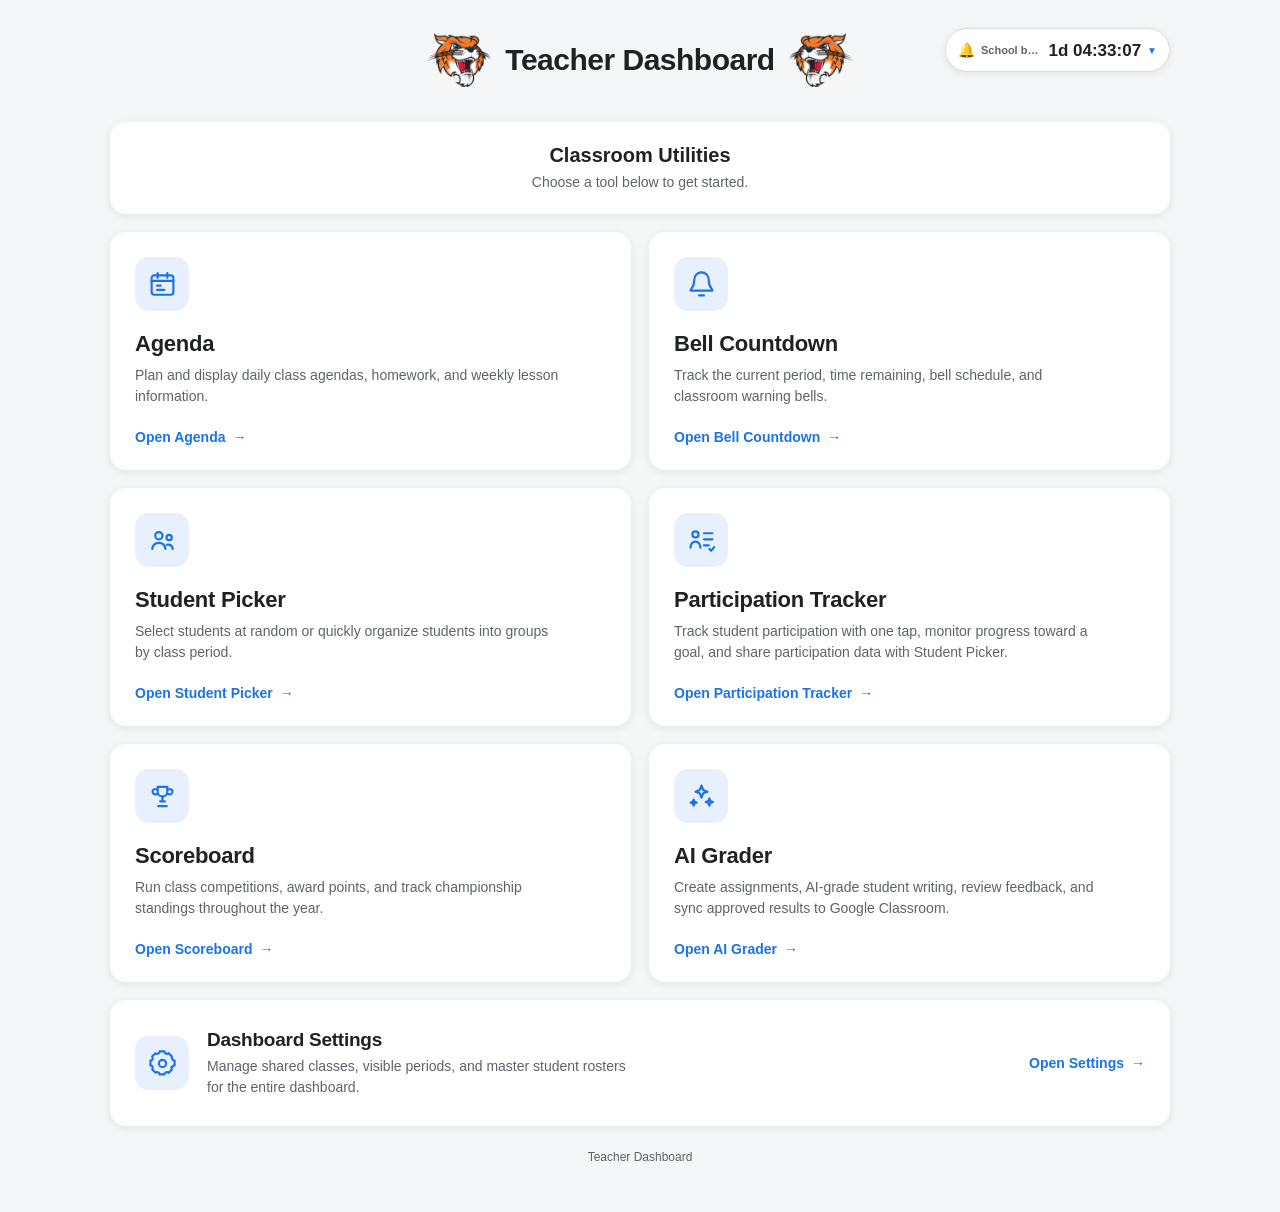
==== index.html @ 65c3fa99 "Initial commit" ====
<!DOCTYPE html>
<html lang="en">
<head>
  <meta charset="UTF-8" />
  <meta name="viewport" content="width=device-width, initial-scale=1.0" />
  <title>Teacher Dashboard</title>
  <link rel="icon" type="image/png" href="bjh-logo.png">

  <style>
    :root {
      --bg: #f4f6f8;
      --card: #ffffff;
      --text: #202124;
      --muted: #5f6368;
      --border: #dadce0;
      --blue: #1a73e8;
      --blue-light: #e8f0fe;
      --green: #188038;
      --shadow: 0 2px 8px rgba(0,0,0,.08);
      --shadow-hover: 0 8px 24px rgba(0,0,0,.12);
      --radius: 16px;
    }

    * {
      box-sizing: border-box;
    }

    html {
      min-height: 100%;
    }

    body {
      margin: 0;
      min-height: 100vh;
      background: var(--bg);
      color: var(--text);
      font-family: Arial, Helvetica, sans-serif;
    }

    a {
      color: inherit;
      text-decoration: none;
    }

    .app {
      position: relative;
      max-width: 1100px;
      margin: 0 auto;
      padding: 28px 20px 48px;
    }

    /* HEADER */
    .app-header {
      display: flex;
      align-items: center;
      justify-content: center;
      gap: 14px;
      margin-bottom: 30px;
      white-space: nowrap;
    }

    .app-header h1 {
      margin: 0;
      font-size: 30px;
      font-weight: 700;
      letter-spacing: -.5px;
    }

    .bjh-logo {
      width: 64px;
      height: 64px;
      object-fit: contain;
    }

    .bjh-logo.right {
      transform: scaleX(-1);
    }

    /* INTRO */
    .welcome-card {
      background: var(--card);
      border-radius: var(--radius);
      box-shadow: var(--shadow);
      padding: 22px 24px;
      margin-bottom: 18px;
      text-align: center;
    }

    .welcome-title {
      font-size: 20px;
      font-weight: 700;
      margin-bottom: 5px;
    }

    .welcome-text {
      color: var(--muted);
      font-size: 14px;
      line-height: 1.45;
    }

    /* UTILITY GRID */
    .utility-grid {
      display: grid;
      grid-template-columns: repeat(2, minmax(0, 1fr));
      gap: 18px;
    }

    .utility-card {
      position: relative;
      display: flex;
      flex-direction: column;
      min-height: 230px;
      overflow: hidden;
      background: var(--card);
      border: 1px solid transparent;
      border-radius: var(--radius);
      box-shadow: var(--shadow);
      padding: 24px;
      transition:
        transform .16s ease,
        box-shadow .16s ease,
        border-color .16s ease;
    }

    .utility-card:hover {
      transform: translateY(-3px);
      box-shadow: var(--shadow-hover);
      border-color: #cbd8ee;
    }

    .utility-card:focus-visible {
      outline: 3px solid rgba(26,115,232,.25);
      outline-offset: 3px;
    }

    .utility-icon {
      width: 54px;
      height: 54px;
      display: grid;
      place-items: center;
      margin-bottom: 20px;
      border-radius: 14px;
      background: var(--blue-light);
      color: var(--blue);
    }

    .utility-icon svg {
      width: 29px;
      height: 29px;
      stroke: currentColor;
    }

    .utility-title {
      margin: 0 0 8px;
      font-size: 22px;
      font-weight: 700;
      letter-spacing: -.25px;
    }

    .utility-description {
      margin: 0;
      color: var(--muted);
      font-size: 14px;
      line-height: 1.5;
      max-width: 430px;
    }

    .open-row {
      display: flex;
      align-items: center;
      gap: 7px;
      margin-top: auto;
      padding-top: 22px;
      color: var(--blue);
      font-size: 14px;
      font-weight: 700;
    }

    .open-arrow {
      display: inline-block;
      transition: transform .16s ease;
    }

    .utility-card:hover .open-arrow,
    .settings-card:hover .open-arrow {
      transform: translateX(4px);
    }

    /* SHARED DASHBOARD SETTINGS */
    .settings-card {
      grid-column: 1 / -1;
      display: flex;
      align-items: center;
      gap: 18px;
      min-height: 126px;
      background: var(--card);
      border: 1px solid transparent;
      border-radius: var(--radius);
      box-shadow: var(--shadow);
      padding: 22px 24px;
      transition:
        transform .16s ease,
        box-shadow .16s ease,
        border-color .16s ease;
    }

    .settings-card:hover {
      transform: translateY(-2px);
      box-shadow: var(--shadow-hover);
      border-color: #cbd8ee;
    }

    .settings-card:focus-visible {
      outline: 3px solid rgba(26,115,232,.25);
      outline-offset: 3px;
    }

    .settings-card .utility-icon {
      margin: 0;
      flex: 0 0 auto;
    }

    .settings-copy {
      min-width: 0;
      flex: 1;
    }

    .settings-copy .utility-title {
      font-size: 19px;
      margin-bottom: 5px;
    }

    .settings-open {
      flex: 0 0 auto;
      color: var(--blue);
      font-size: 14px;
      font-weight: 700;
      display: flex;
      align-items: center;
      gap: 7px;
      white-space: nowrap;
    }

    .dashboard-bell-corner {
      position: absolute;
      top: 28px;
      right: 20px;
      z-index: 40;
    }

    /* FOOTER */
    .dashboard-footer {
      margin-top: 24px;
      text-align: center;
      color: var(--muted);
      font-size: 12px;
    }

    /* RESPONSIVE */
    @media (max-width: 900px) {
      .dashboard-bell-corner {
        position: static;
        display: flex;
        justify-content: center;
        margin: -12px 0 18px;
      }
    }

    @media (max-width: 700px) {
      .app {
        padding: 20px 14px 36px;
      }

      .app-header {
        gap: 8px;
        margin-bottom: 20px;
      }

      .app-header h1 {
        font-size: 23px;
      }

      .bjh-logo {
        width: 46px;
        height: 46px;
      }

      .welcome-card {
        padding: 18px;
      }

      .utility-grid {
        grid-template-columns: 1fr;
        gap: 14px;
      }

      .utility-card {
        min-height: 205px;
        padding: 20px;
      }

      .settings-card {
        grid-column: auto;
        align-items: flex-start;
        min-height: 0;
        padding: 20px;
      }

      .settings-open {
        margin-left: auto;
      }
    }

    @media (max-width: 520px) {
      .settings-card {
        flex-wrap: wrap;
      }

      .settings-copy {
        flex-basis: calc(100% - 72px);
      }

      .settings-open {
        width: 100%;
        margin-left: 72px;
      }
    }

    @media (max-width: 410px) {
      .app-header h1 {
        font-size: 21px;
      }

      .bjh-logo {
        width: 42px;
        height: 42px;
      }
    }

    @media (prefers-reduced-motion: reduce) {
      .utility-card,
      .settings-card,
      .open-arrow {
        transition: none;
      }
    }
  </style>
</head>

<body>
  <main class="app">

    <header class="app-header">
      <img src="bjh-logo.png" class="bjh-logo" alt="BJH Bobcat">
      <h1>Teacher Dashboard</h1>
      <img src="bjh-logo.png" class="bjh-logo right" alt="BJH Bobcat">
    </header>

    <div class="dashboard-bell-corner">
      <div data-bell-mini data-bell-compact></div>
    </div>

    <section class="welcome-card">
      <div class="welcome-title">Classroom Utilities</div>
      <div class="welcome-text">
        Choose a tool below to get started.
      </div>
    </section>

    <section class="utility-grid" aria-label="Teacher Dashboard utilities">

      <!-- AGENDA -->
      <a class="utility-card" href="agenda.html">
        <div class="utility-icon" aria-hidden="true">
          <svg viewBox="0 0 24 24" fill="none" stroke-width="1.8" stroke-linecap="round" stroke-linejoin="round">
            <rect x="3" y="4.5" width="18" height="16" rx="2"></rect>
            <path d="M8 2.5v4M16 2.5v4M3 9h18"></path>
            <path d="M7.5 13h3M7.5 16.5h6"></path>
          </svg>
        </div>
        <h2 class="utility-title">Agenda</h2>
        <p class="utility-description">
          Plan and display daily class agendas, homework, and weekly lesson information.
        </p>
        <div class="open-row">
          Open Agenda <span class="open-arrow">→</span>
        </div>
      </a>

      <!-- BELL COUNTDOWN -->
      <a class="utility-card" href="bell-countdown.html">
        <div class="utility-icon" aria-hidden="true">
          <svg viewBox="0 0 24 24" fill="none" stroke-width="1.8" stroke-linecap="round" stroke-linejoin="round">
            <path d="M18 8a6 6 0 0 0-12 0c0 7-3 7-3 9h18c0-2-3-2-3-9"></path>
            <path d="M10 21h4"></path>
          </svg>
        </div>
        <h2 class="utility-title">Bell Countdown</h2>
        <p class="utility-description">
          Track the current period, time remaining, bell schedule, and classroom warning bells.
        </p>
        <div class="open-row">
          Open Bell Countdown <span class="open-arrow">→</span>
        </div>
      </a>

      <!-- STUDENT PICKER -->
      <a class="utility-card" href="student-picker.html">
        <div class="utility-icon" aria-hidden="true">
          <svg viewBox="0 0 24 24" fill="none" stroke-width="1.8" stroke-linecap="round" stroke-linejoin="round">
            <circle cx="9" cy="8" r="3"></circle>
            <path d="M3.5 19c.5-3.2 2.4-5 5.5-5s5 1.8 5.5 5"></path>
            <circle cx="17.5" cy="9.5" r="2.2"></circle>
            <path d="M15.5 15.5c2.8-.4 4.6.7 5 3.5"></path>
          </svg>
        </div>
        <h2 class="utility-title">Student Picker</h2>
        <p class="utility-description">
          Select students at random or quickly organize students into groups by class period.
        </p>
        <div class="open-row">
          Open Student Picker <span class="open-arrow">→</span>
        </div>
      </a>

      <!-- PARTICIPATION TRACKER -->
      <a class="utility-card" href="participation-tracker.html">
        <div class="utility-icon" aria-hidden="true">
          <svg viewBox="0 0 24 24" fill="none" stroke-width="1.8" stroke-linecap="round" stroke-linejoin="round">
            <circle cx="7" cy="7" r="2.5"></circle>
            <path d="M2.8 18c.4-3.2 1.9-5 4.2-5s3.8 1.8 4.2 5"></path>
            <path d="M14 6h7M14 11h7M14 16h4"></path>
            <path d="m18.5 19 1.5 1.5 2.5-3"></path>
          </svg>
        </div>
        <h2 class="utility-title">Participation Tracker</h2>
        <p class="utility-description">
          Track student participation with one tap, monitor progress toward a goal, and share participation data with Student Picker.
        </p>
        <div class="open-row">
          Open Participation Tracker <span class="open-arrow">→</span>
        </div>
      </a>

      <!-- SCOREBOARD -->
      <a class="utility-card" href="scoreboard.html">
        <div class="utility-icon" aria-hidden="true">
          <svg viewBox="0 0 24 24" fill="none" stroke-width="1.8" stroke-linecap="round" stroke-linejoin="round">
            <path d="M8 4h8v4a4 4 0 0 1-8 0V4Z"></path>
            <path d="M8 6H5a2 2 0 0 0 2 4h1M16 6h3a2 2 0 0 1-2 4h-1"></path>
            <path d="M12 12v4M8.5 20h7M10 16h4"></path>
          </svg>
        </div>
        <h2 class="utility-title">Scoreboard</h2>
        <p class="utility-description">
          Run class competitions, award points, and track championship standings throughout the year.
        </p>
        <div class="open-row">
          Open Scoreboard <span class="open-arrow">→</span>
        </div>
      </a>

      <!-- AI GRADER -->
      <a
        class="utility-card"
        href="https://script.google.com/macros/s/AKfycbxYdcqElFJbk7qof2BwZX3p0QrNVy7Dx1pWRfES2apFvcAAca4oQTJxEVAGQSTuIk2A/exec"
        target="_blank"
        rel="noopener noreferrer"
      >
        <div class="utility-icon" aria-hidden="true">
          <svg viewBox="0 0 24 24" fill="none" stroke-width="1.8" stroke-linecap="round" stroke-linejoin="round">
            <path d="M12 3l1.4 3.6L17 8l-3.6 1.4L12 13l-1.4-3.6L7 8l3.6-1.4L12 3Z"></path>
            <path d="M18.5 13.5l.8 2.2 2.2.8-2.2.8-.8 2.2-.8-2.2-2.2-.8 2.2-.8.8-2.2Z"></path>
            <path d="M5.5 14.5l.7 1.8 1.8.7-1.8.7-.7 1.8-.7-1.8L3 17l1.8-.7.7-1.8Z"></path>
          </svg>
        </div>
        <h2 class="utility-title">AI Grader</h2>
        <p class="utility-description">
          Create assignments, AI-grade student writing, review feedback, and sync approved results to Google Classroom.
        </p>
        <div class="open-row">
          Open AI Grader <span class="open-arrow">→</span>
        </div>
      </a>

      <!-- DASHBOARD SETTINGS -->
      <a class="settings-card" href="settings.html">
        <div class="utility-icon" aria-hidden="true">
          <svg viewBox="0 0 24 24" fill="none" stroke-width="1.8" stroke-linecap="round" stroke-linejoin="round">
            <circle cx="12" cy="12" r="3"></circle>
            <path d="M19.4 15a1.7 1.7 0 0 0 .34 1.88l.06.06-2.83 2.83-.06-.06A1.7 1.7 0 0 0 15 19.4a1.7 1.7 0 0 0-1 .6 1.7 1.7 0 0 0-.4 1.1V21H9.6v-.1a1.7 1.7 0 0 0-.4-1.1 1.7 1.7 0 0 0-1-.6 1.7 1.7 0 0 0-1.88.34l-.06.06-2.83-2.83.06-.06A1.7 1.7 0 0 0 3.8 15a1.7 1.7 0 0 0-.6-1 1.7 1.7 0 0 0-1.1-.4H2V9.6h.1a1.7 1.7 0 0 0 1.1-.4 1.7 1.7 0 0 0 .6-1 1.7 1.7 0 0 0-.34-1.88l-.06-.06 2.83-2.83.06.06A1.7 1.7 0 0 0 8.2 3.8a1.7 1.7 0 0 0 1-.6 1.7 1.7 0 0 0 .4-1.1V2h4v.1a1.7 1.7 0 0 0 .4 1.1 1.7 1.7 0 0 0 1 .6 1.7 1.7 0 0 0 1.88-.34l.06-.06 2.83 2.83-.06.06A1.7 1.7 0 0 0 20.2 8.2a1.7 1.7 0 0 0 .6 1 1.7 1.7 0 0 0 1.1.4h.1v4h-.1a1.7 1.7 0 0 0-1.1.4 1.7 1.7 0 0 0-.6 1Z"></path>
          </svg>
        </div>

        <div class="settings-copy">
          <h2 class="utility-title">Dashboard Settings</h2>
          <p class="utility-description">
            Manage shared classes, visible periods, and master student rosters for the entire dashboard.
          </p>
        </div>

        <div class="settings-open">
          Open Settings <span class="open-arrow">→</span>
        </div>
      </a>

    </section>

    <footer class="dashboard-footer">
      Teacher Dashboard
    </footer>

  </main>
  <script src="shared/dashboard-data.js"></script>
  <script src="shared/bell-service.js"></script>
</body>
</html>
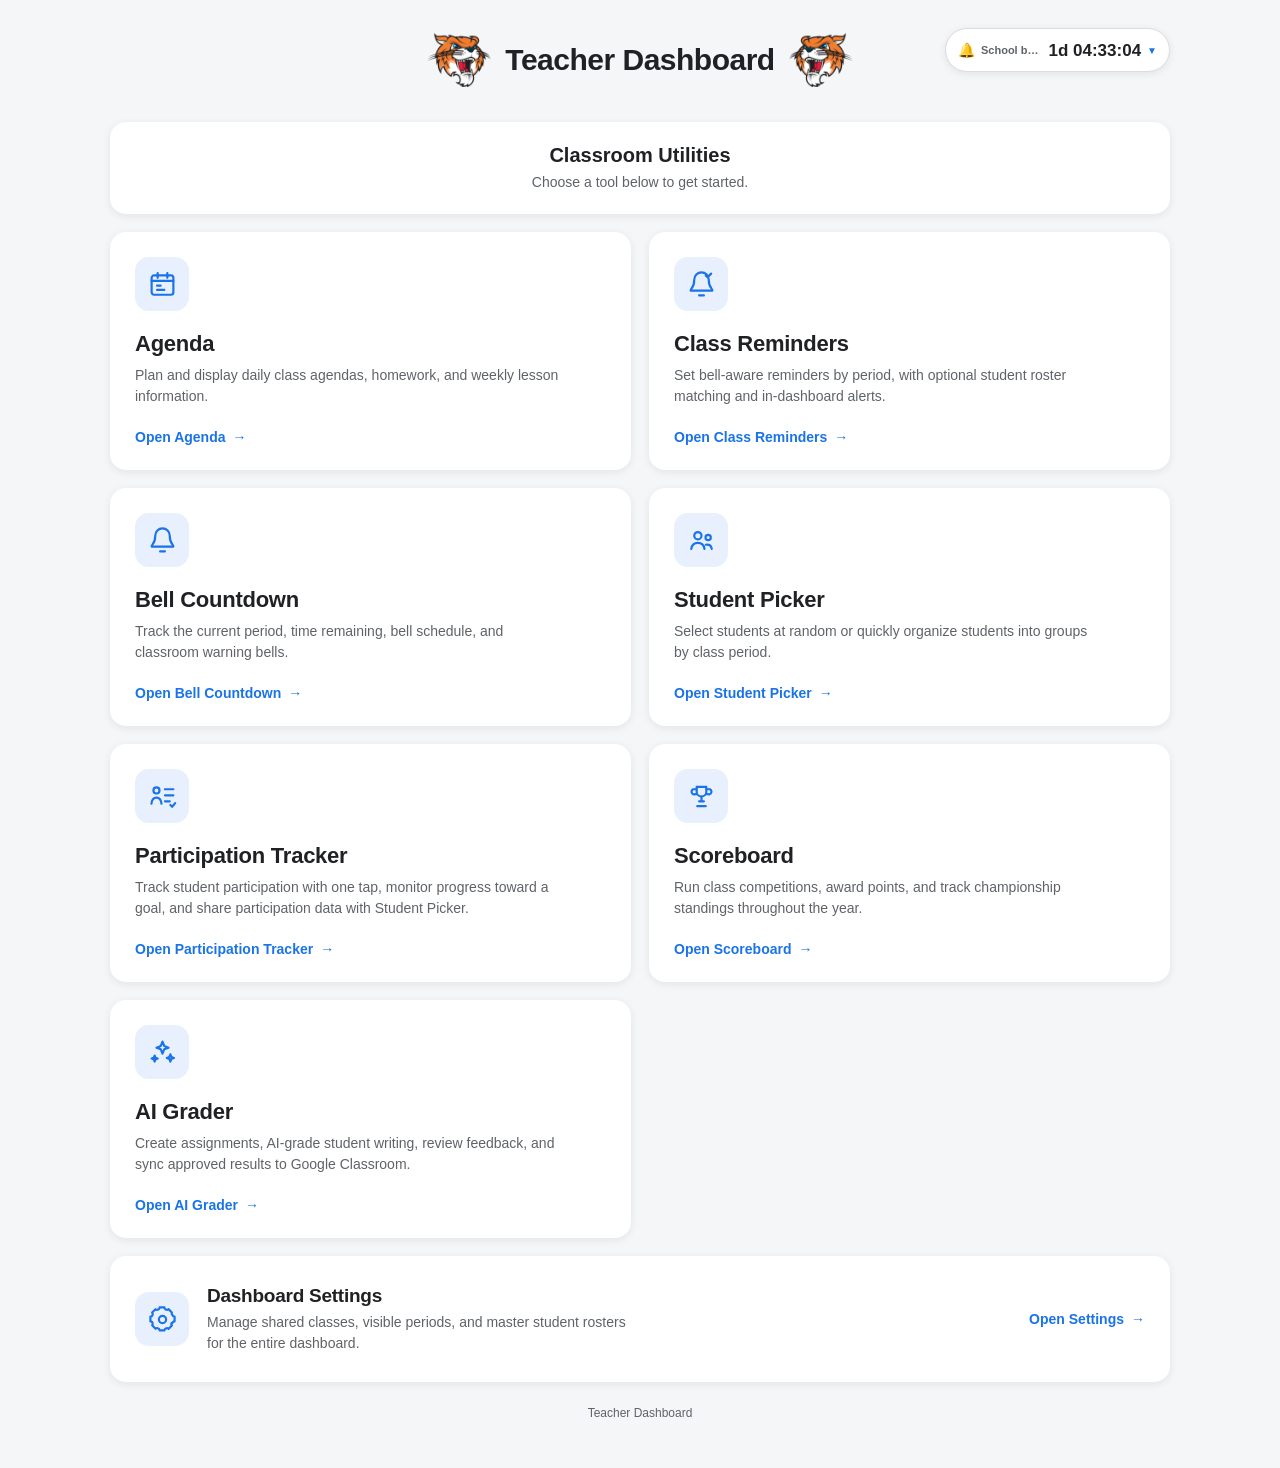
==== commit 841cac87: "Add files via upload" ====
--- a/index.html
+++ b/index.html
@@ -387,6 +387,24 @@
         </div>
       </a>
 
+      <!-- CLASS REMINDERS -->
+      <a class="utility-card" href="reminders.html">
+        <div class="utility-icon" aria-hidden="true">
+          <svg viewBox="0 0 24 24" fill="none" stroke-width="1.8" stroke-linecap="round" stroke-linejoin="round">
+            <path d="M18 8a6 6 0 0 0-12 0c0 7-3 7-3 9h18c0-2-3-2-3-9"></path>
+            <path d="M10 21h4"></path>
+            <path d="m15.5 4.5 1.5 1.5 3-3"></path>
+          </svg>
+        </div>
+        <h2 class="utility-title">Class Reminders</h2>
+        <p class="utility-description">
+          Set bell-aware reminders by period, with optional student roster matching and in-dashboard alerts.
+        </p>
+        <div class="open-row">
+          Open Class Reminders <span class="open-arrow">→</span>
+        </div>
+      </a>
+
       <!-- BELL COUNTDOWN -->
       <a class="utility-card" href="bell-countdown.html">
         <div class="utility-icon" aria-hidden="true">
@@ -513,5 +531,6 @@
   </main>
   <script src="shared/dashboard-data.js"></script>
   <script src="shared/bell-service.js"></script>
+  <script src="shared/reminder-service.js"></script>
 </body>
 </html>
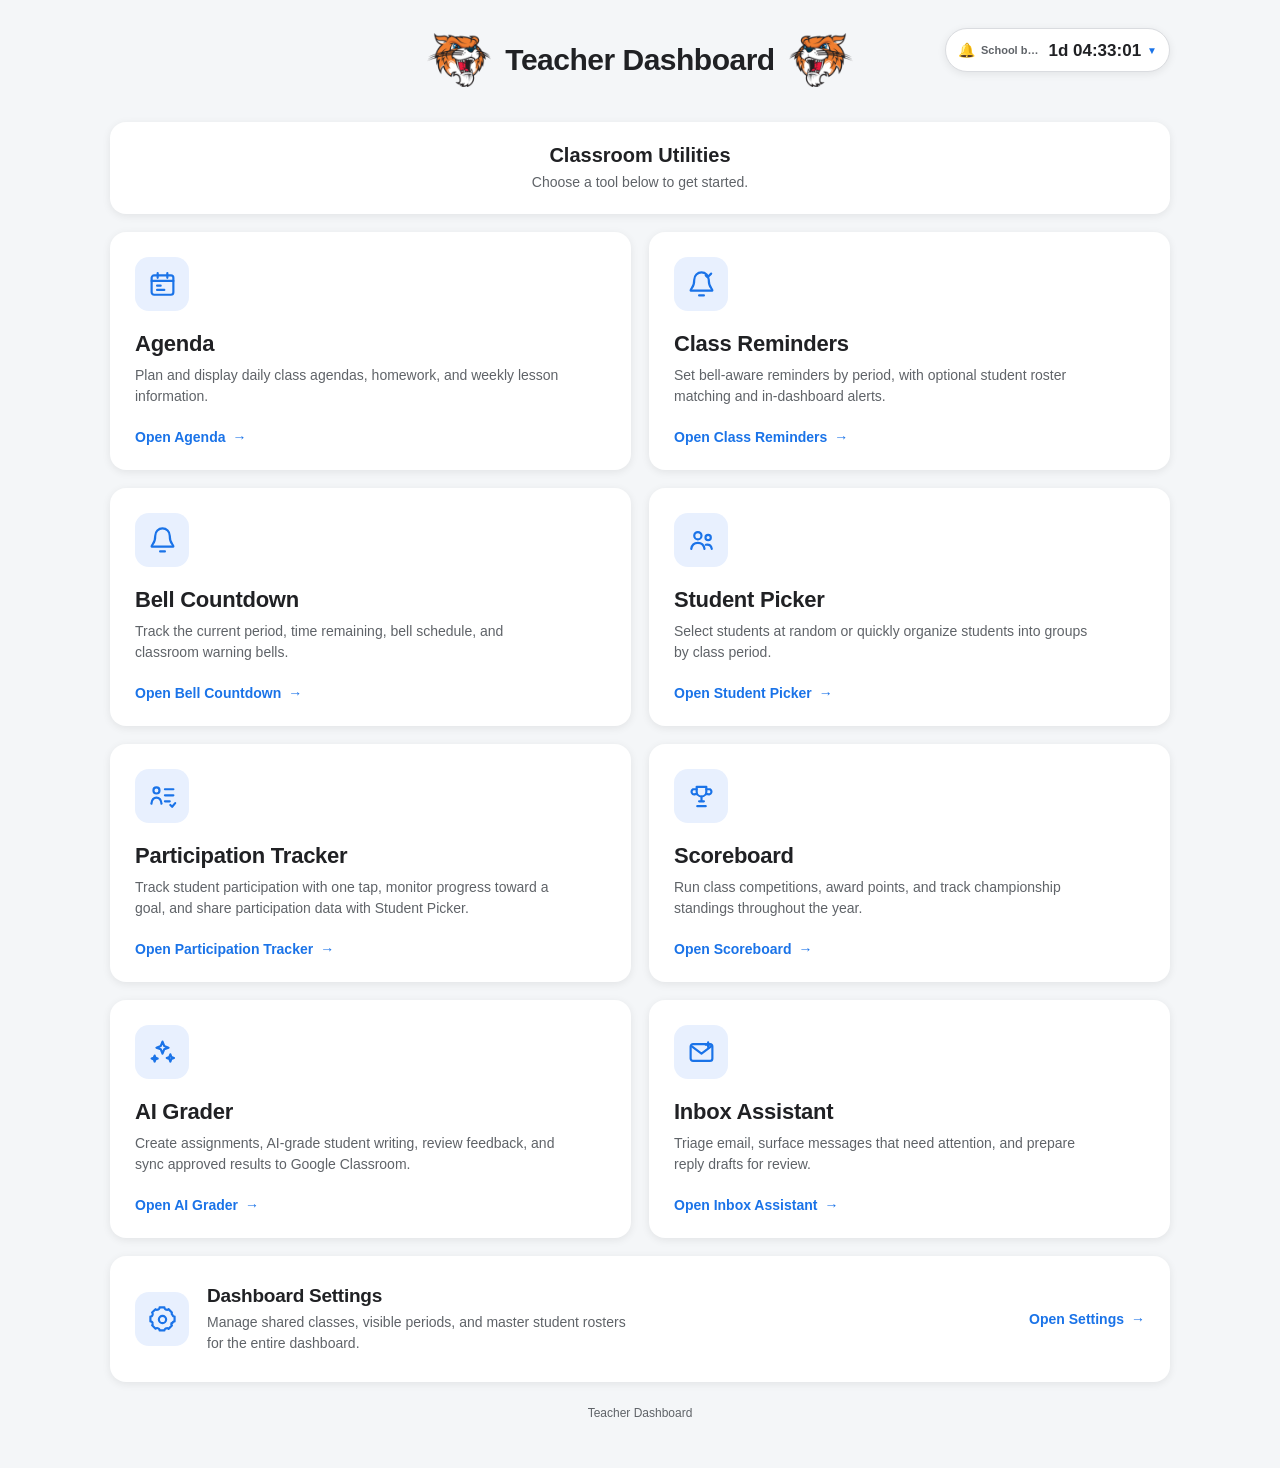
==== commit d47e939e: "Update index.html" ====
--- a/index.html
+++ b/index.html
@@ -501,6 +501,27 @@
         </div>
       </a>
 
+      <!-- INBOX ASSISTANT -->
+      <a class="utility-card" href="inbox-assistant.html">
+        <div class="utility-icon" aria-hidden="true">
+          <svg viewBox="0 0 24 24" fill="none" stroke-width="1.8" stroke-linecap="round" stroke-linejoin="round">
+            <rect x="3" y="5" width="18" height="14" rx="2"></rect>
+            <path d="m4 7 8 6 8-6"></path>
+            <path d="M17.5 3.5v4M15.5 5.5h4"></path>
+          </svg>
+        </div>
+
+        <h2 class="utility-title">Inbox Assistant</h2>
+
+        <p class="utility-description">
+          Triage email, surface messages that need attention, and prepare reply drafts for review.
+        </p>
+
+        <div class="open-row">
+          Open Inbox Assistant <span class="open-arrow">→</span>
+        </div>
+      </a>
+
       <!-- DASHBOARD SETTINGS -->
       <a class="settings-card" href="settings.html">
         <div class="utility-icon" aria-hidden="true">
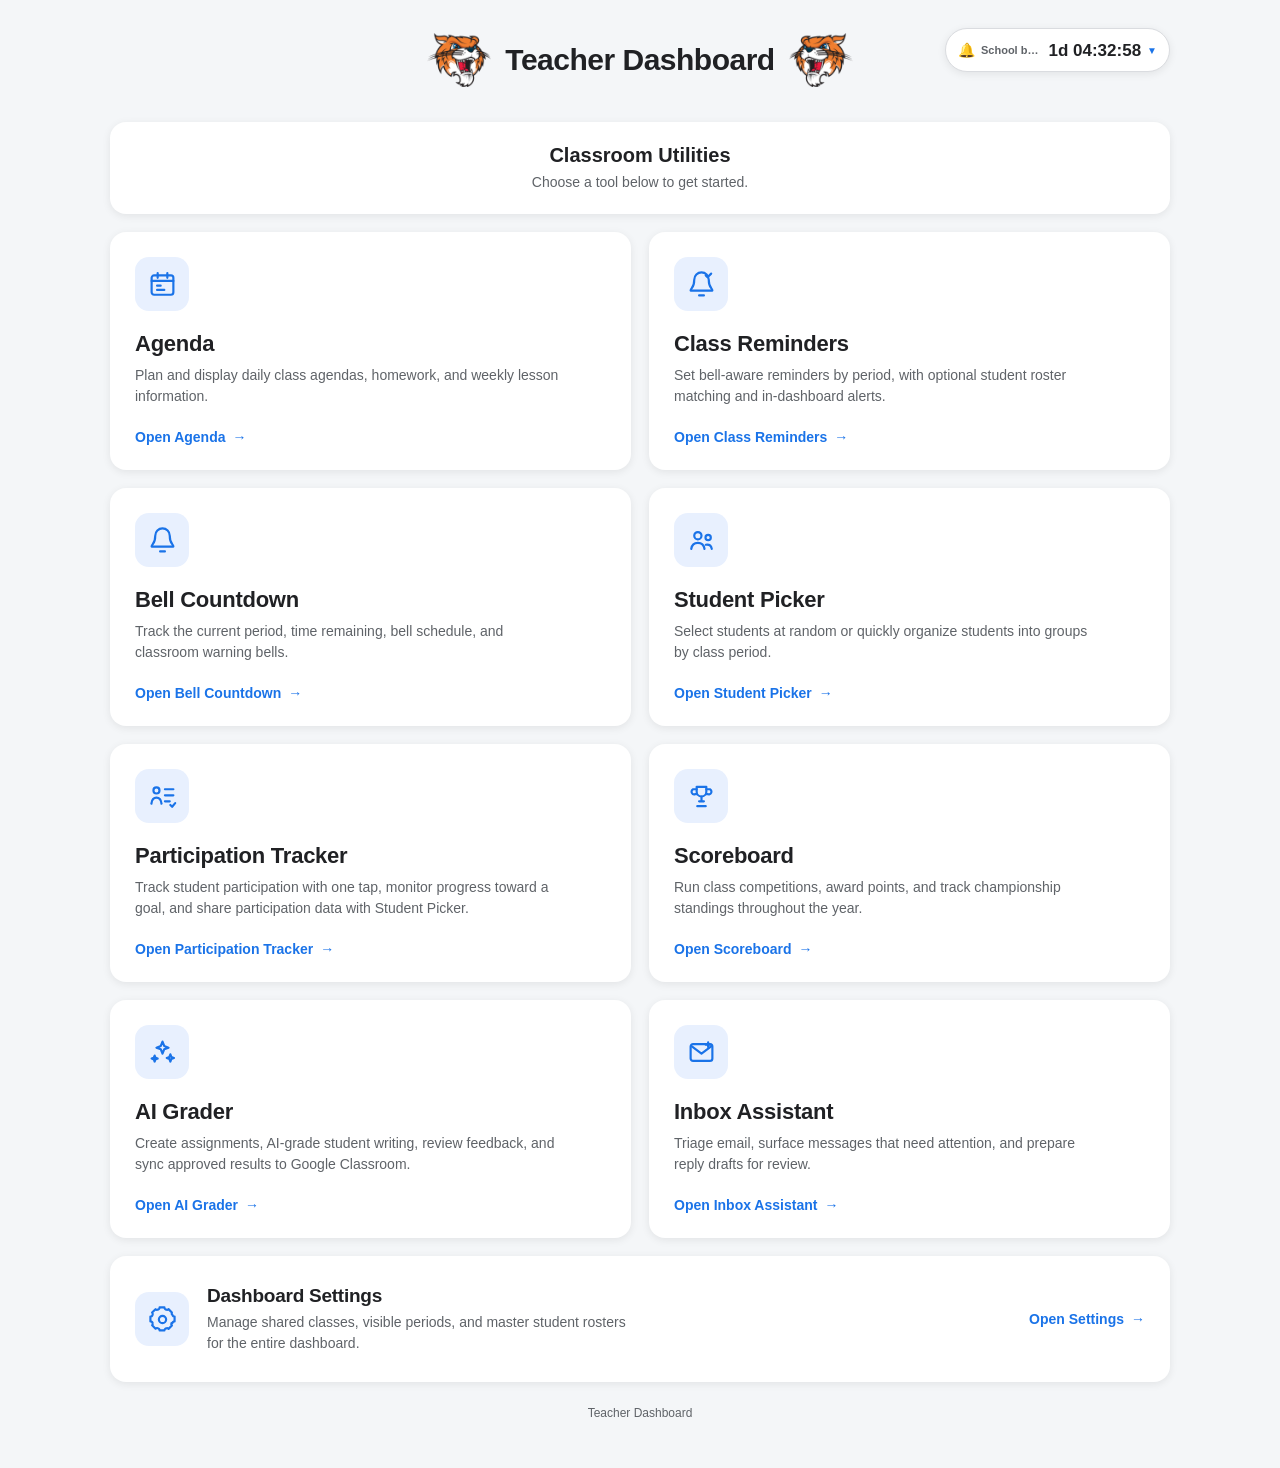
==== commit e835f45e: "Update index.html" ====
--- a/index.html
+++ b/index.html
@@ -479,12 +479,7 @@
       </a>
 
       <!-- AI GRADER -->
-      <a
-        class="utility-card"
-        href="https://script.google.com/macros/s/AKfycbxYdcqElFJbk7qof2BwZX3p0QrNVy7Dx1pWRfES2apFvcAAca4oQTJxEVAGQSTuIk2A/exec"
-        target="_blank"
-        rel="noopener noreferrer"
-      >
+      <a class="utility-card" href="ai-grader.html">
         <div class="utility-icon" aria-hidden="true">
           <svg viewBox="0 0 24 24" fill="none" stroke-width="1.8" stroke-linecap="round" stroke-linejoin="round">
             <path d="M12 3l1.4 3.6L17 8l-3.6 1.4L12 13l-1.4-3.6L7 8l3.6-1.4L12 3Z"></path>
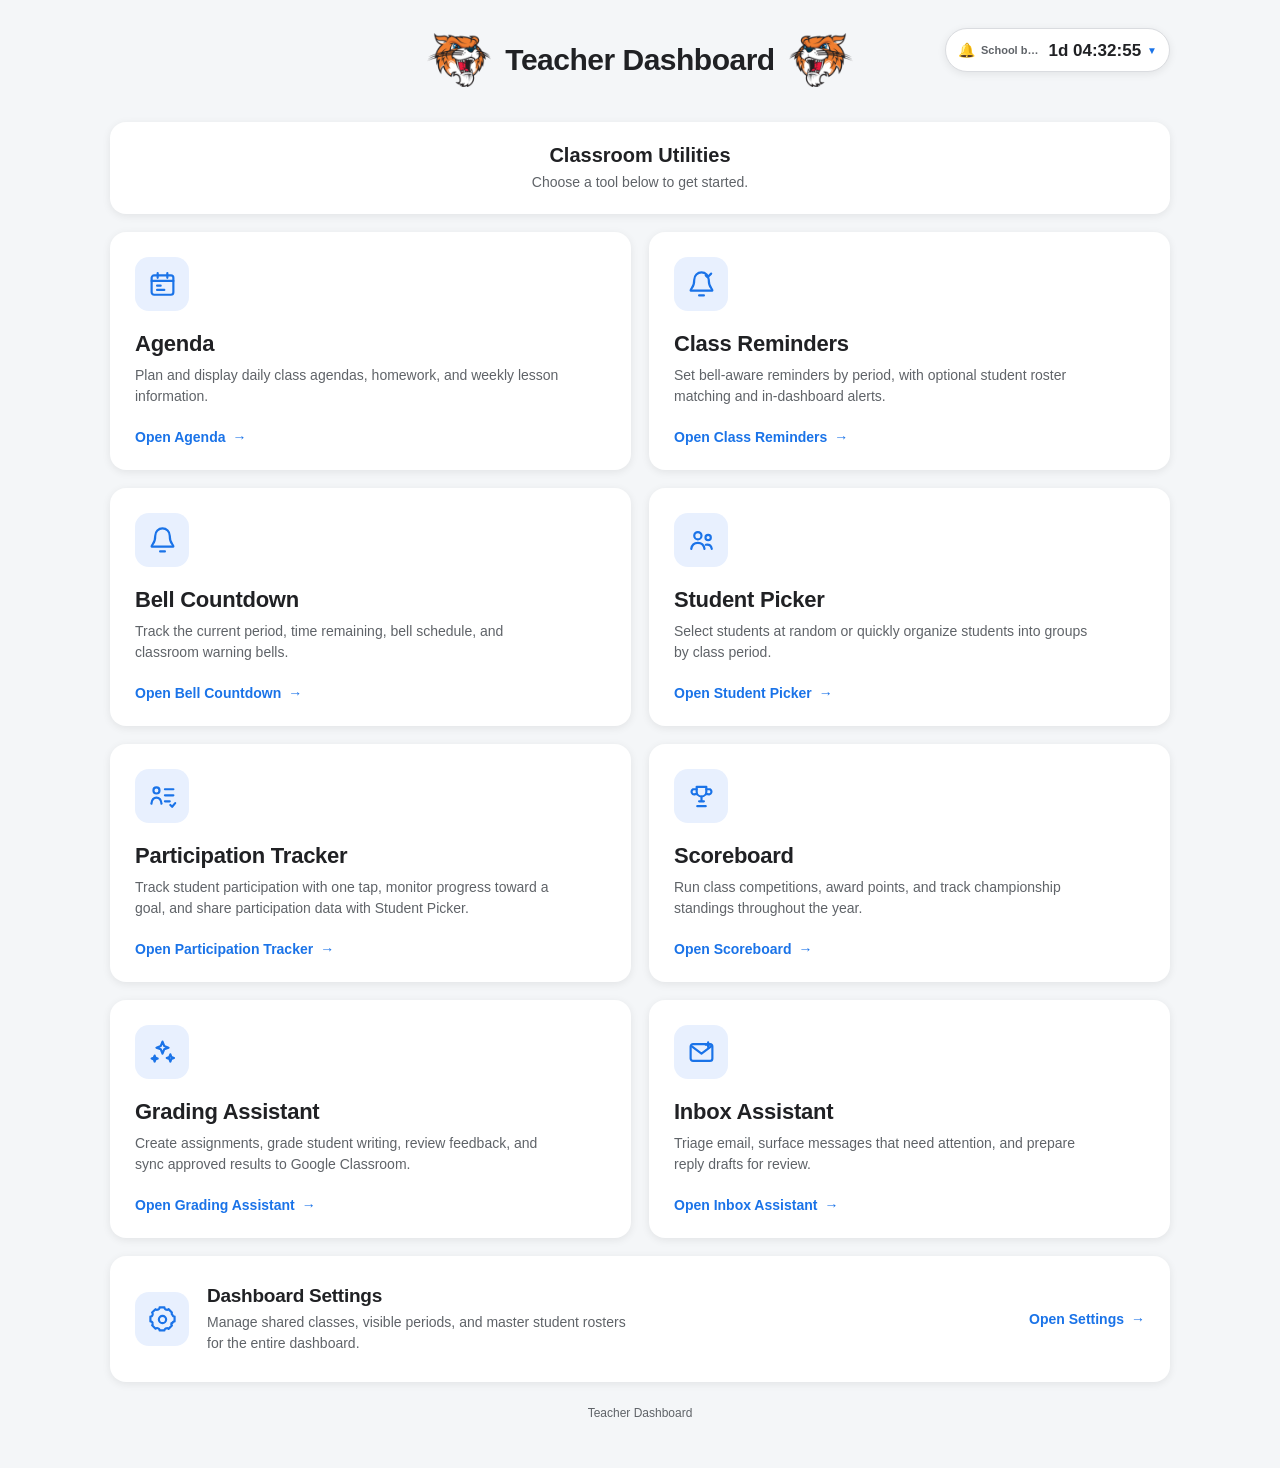
==== commit e8e7ae1e: "Update index.html" ====
--- a/index.html
+++ b/index.html
@@ -487,12 +487,12 @@
             <path d="M5.5 14.5l.7 1.8 1.8.7-1.8.7-.7 1.8-.7-1.8L3 17l1.8-.7.7-1.8Z"></path>
           </svg>
         </div>
-        <h2 class="utility-title">AI Grader</h2>
-        <p class="utility-description">
-          Create assignments, AI-grade student writing, review feedback, and sync approved results to Google Classroom.
-        </p>
-        <div class="open-row">
-          Open AI Grader <span class="open-arrow">→</span>
+        <h2 class="utility-title">Grading Assistant</h2>
+        <p class="utility-description">
+          Create assignments, grade student writing, review feedback, and sync approved results to Google Classroom.
+        </p>
+        <div class="open-row">
+          Open Grading Assistant <span class="open-arrow">→</span>
         </div>
       </a>
 
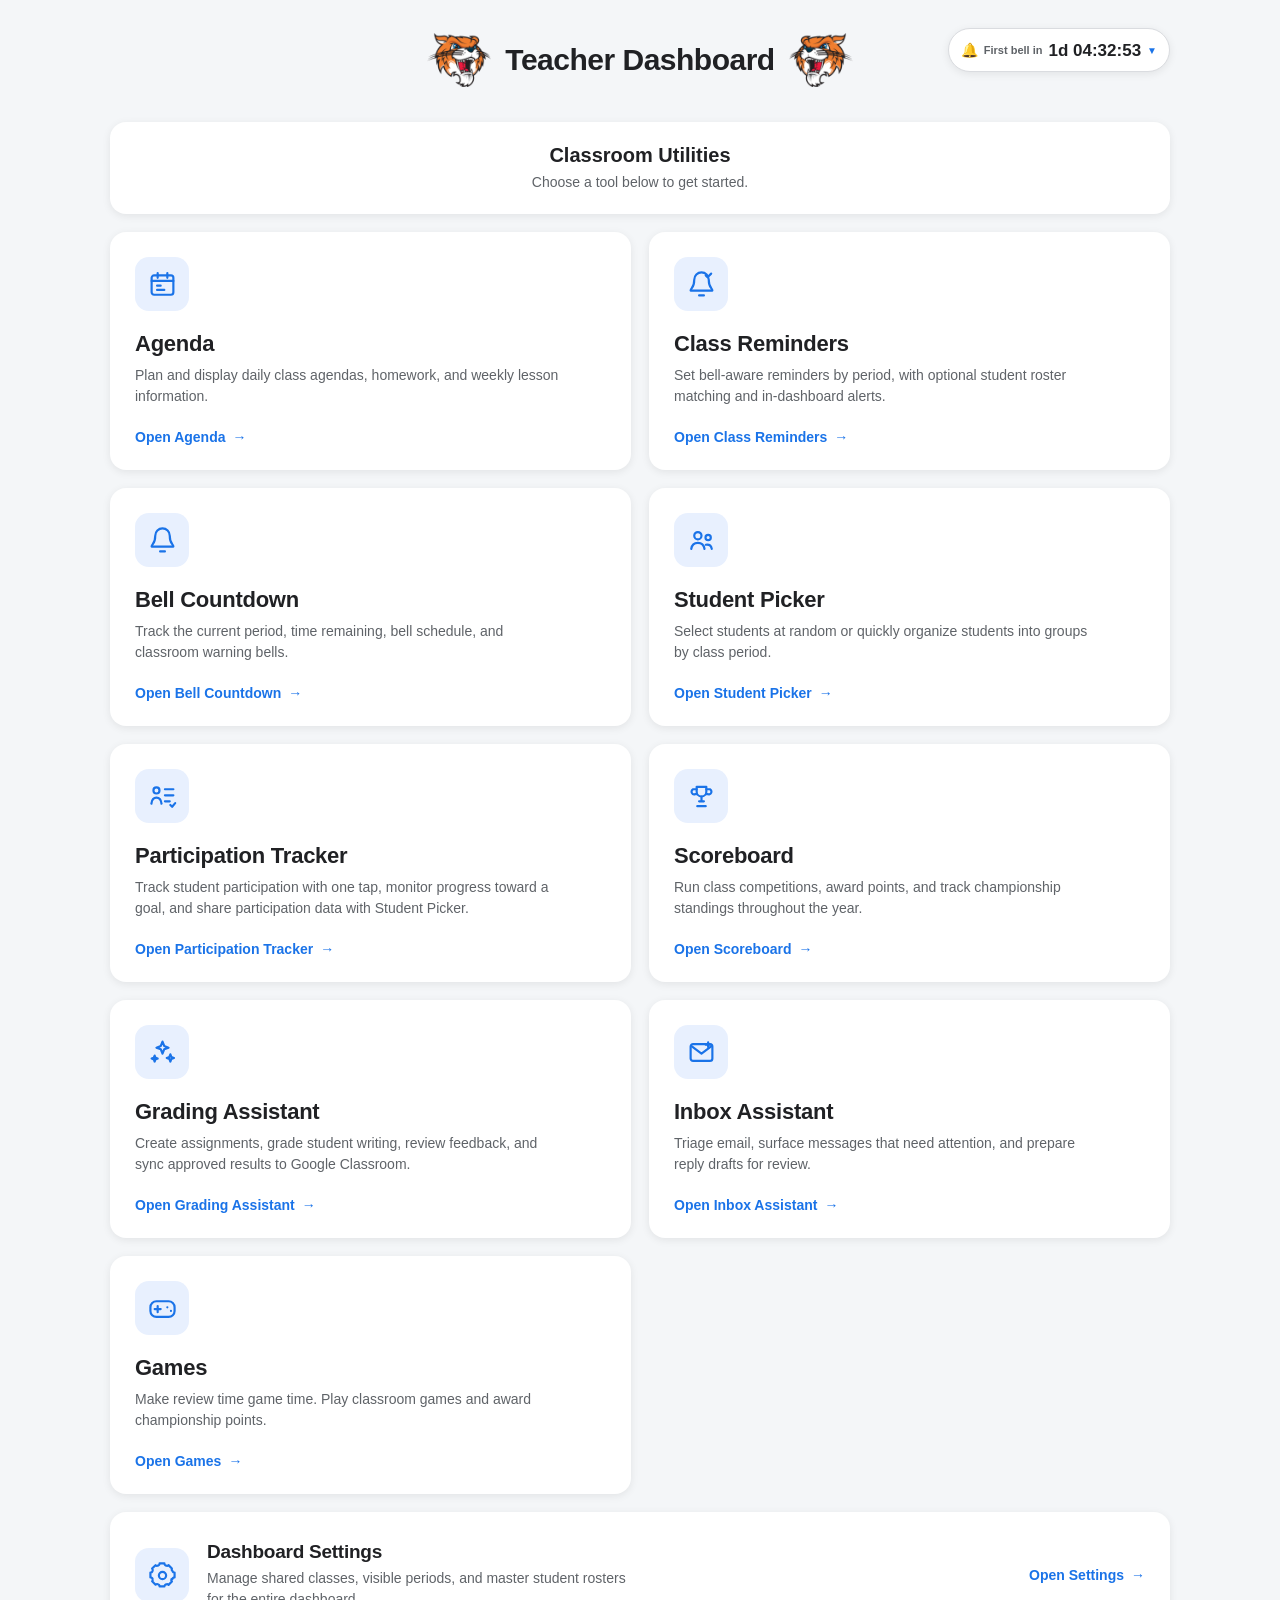
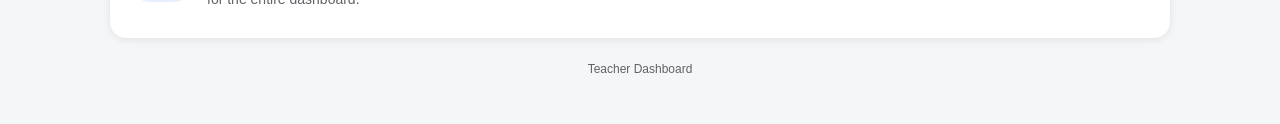
==== commit fbd47e7d: "Add files via upload" ====
--- a/index.html
+++ b/index.html
@@ -517,6 +517,7 @@
         </div>
       </a>
 
+<a class="utility-card" href="games.html"><div class="utility-icon" aria-hidden="true"><svg viewBox="0 0 24 24" fill="none" stroke-width="1.8" stroke-linecap="round" stroke-linejoin="round"><rect x="2" y="6" width="20" height="13" rx="5"/><path d="M8 10v5M5.5 12.5h5M16 11h.01M19 14h.01"/></svg></div><h2 class="utility-title">Games</h2><p class="utility-description">Make review time game time. Play classroom games and award championship points.</p><div class="open-row">Open Games <span class="open-arrow">→</span></div></a>
       <!-- DASHBOARD SETTINGS -->
       <a class="settings-card" href="settings.html">
         <div class="utility-icon" aria-hidden="true">
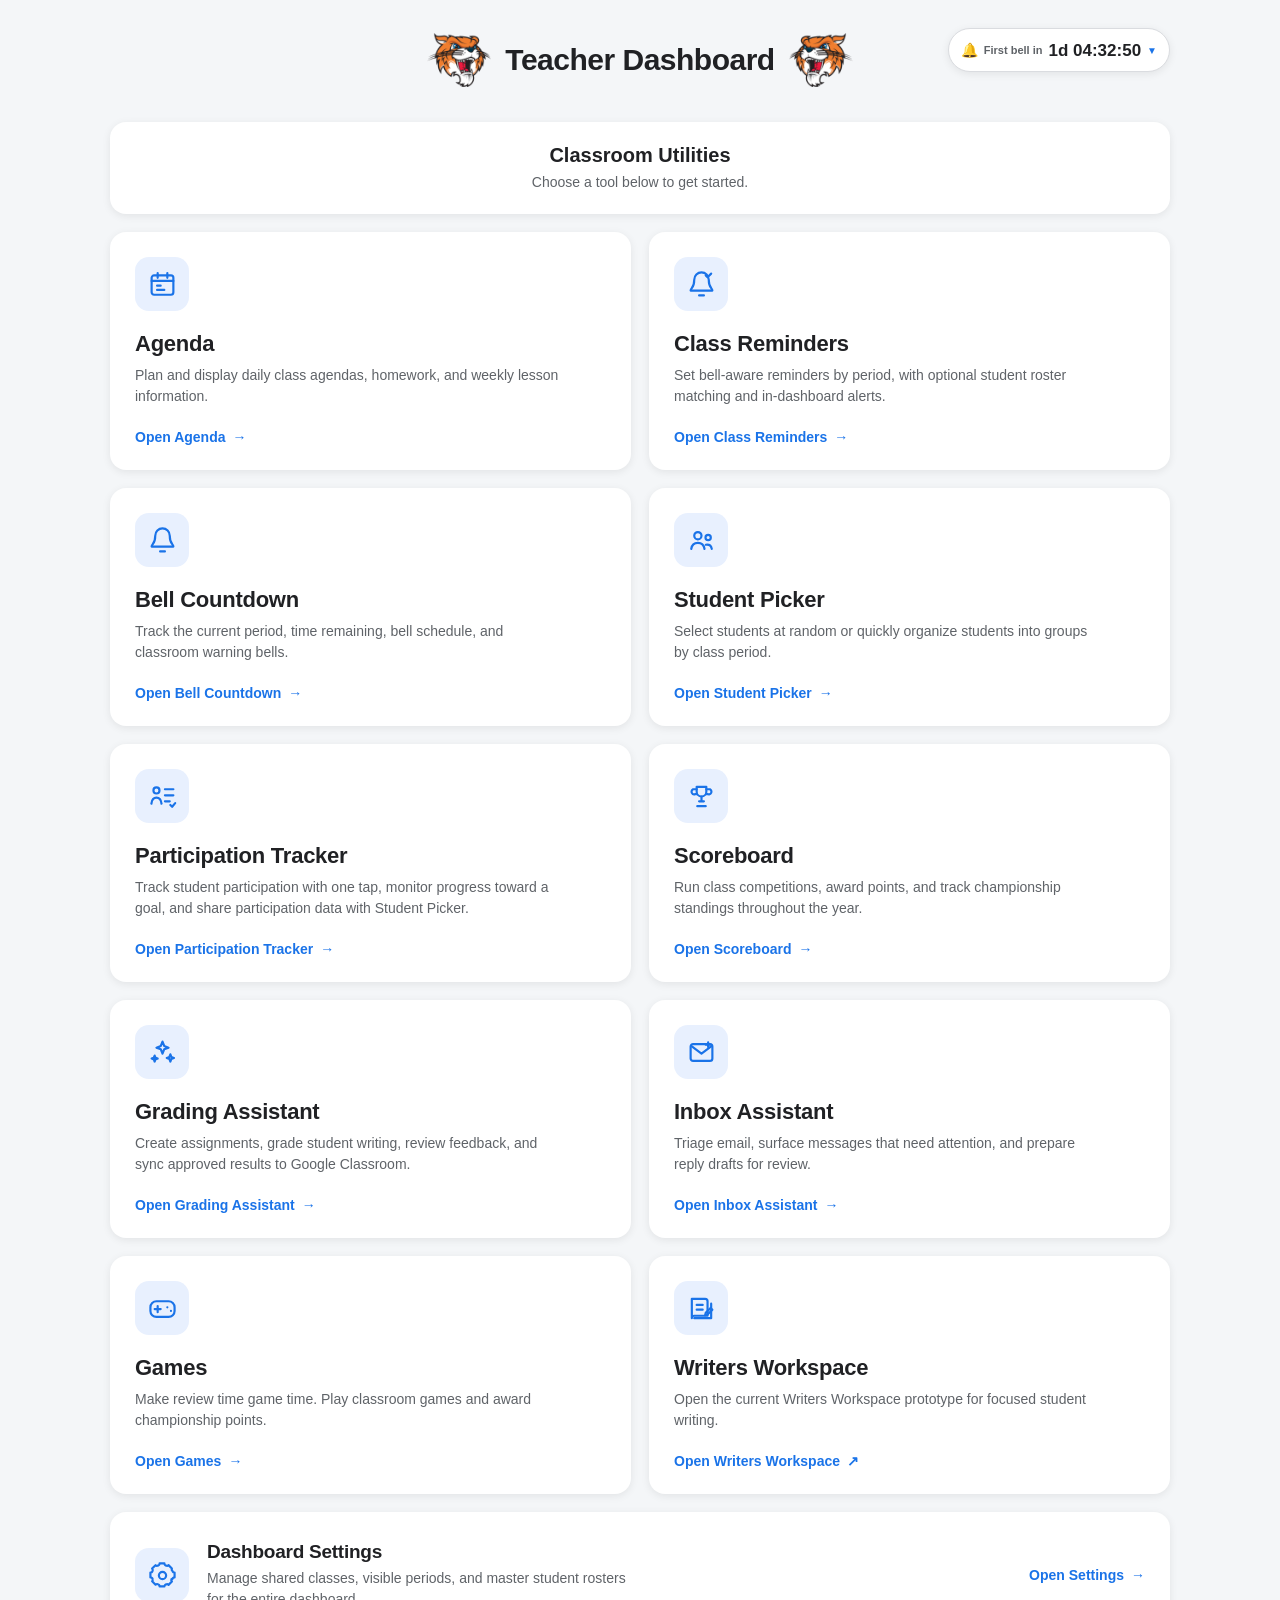
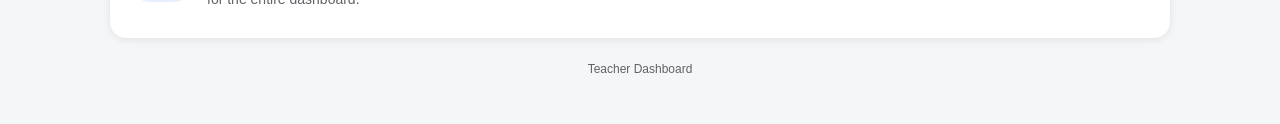
==== commit f6196a1c: "Add files via upload" ====
--- a/index.html
+++ b/index.html
@@ -518,6 +518,21 @@
       </a>
 
 <a class="utility-card" href="games.html"><div class="utility-icon" aria-hidden="true"><svg viewBox="0 0 24 24" fill="none" stroke-width="1.8" stroke-linecap="round" stroke-linejoin="round"><rect x="2" y="6" width="20" height="13" rx="5"/><path d="M8 10v5M5.5 12.5h5M16 11h.01M19 14h.01"/></svg></div><h2 class="utility-title">Games</h2><p class="utility-description">Make review time game time. Play classroom games and award championship points.</p><div class="open-row">Open Games <span class="open-arrow">→</span></div></a>
+
+      <!-- WRITERS WORKSPACE PLACEHOLDER -->
+      <a class="utility-card" href="https://script.google.com/a/macros/bousd.us/s/AKfycbzgrtsmL77tJjM8ShqM-NVHZZDeMntwrEgf6ikO2XxPJh9Pv5qTArxyHeDZl97jwuPKUg/exec" target="_blank" rel="noopener noreferrer">
+        <div class="utility-icon" aria-hidden="true">
+          <svg viewBox="0 0 24 24" fill="none" stroke-width="1.8" stroke-linecap="round" stroke-linejoin="round">
+            <path d="M4 4h11a2 2 0 0 1 2 2v12H6a2 2 0 0 0-2 2V4Z"></path>
+            <path d="M6 20h14V8"></path>
+            <path d="M8 9h5M8 13h5"></path>
+            <path d="m15.5 15.5 4-4 1.5 1.5-4 4-2 .5.5-2Z"></path>
+          </svg>
+        </div>
+        <h2 class="utility-title">Writers Workspace</h2>
+        <p class="utility-description">Open the current Writers Workspace prototype for focused student writing.</p>
+        <div class="open-row">Open Writers Workspace <span class="open-arrow">↗</span></div>
+      </a>
       <!-- DASHBOARD SETTINGS -->
       <a class="settings-card" href="settings.html">
         <div class="utility-icon" aria-hidden="true">
